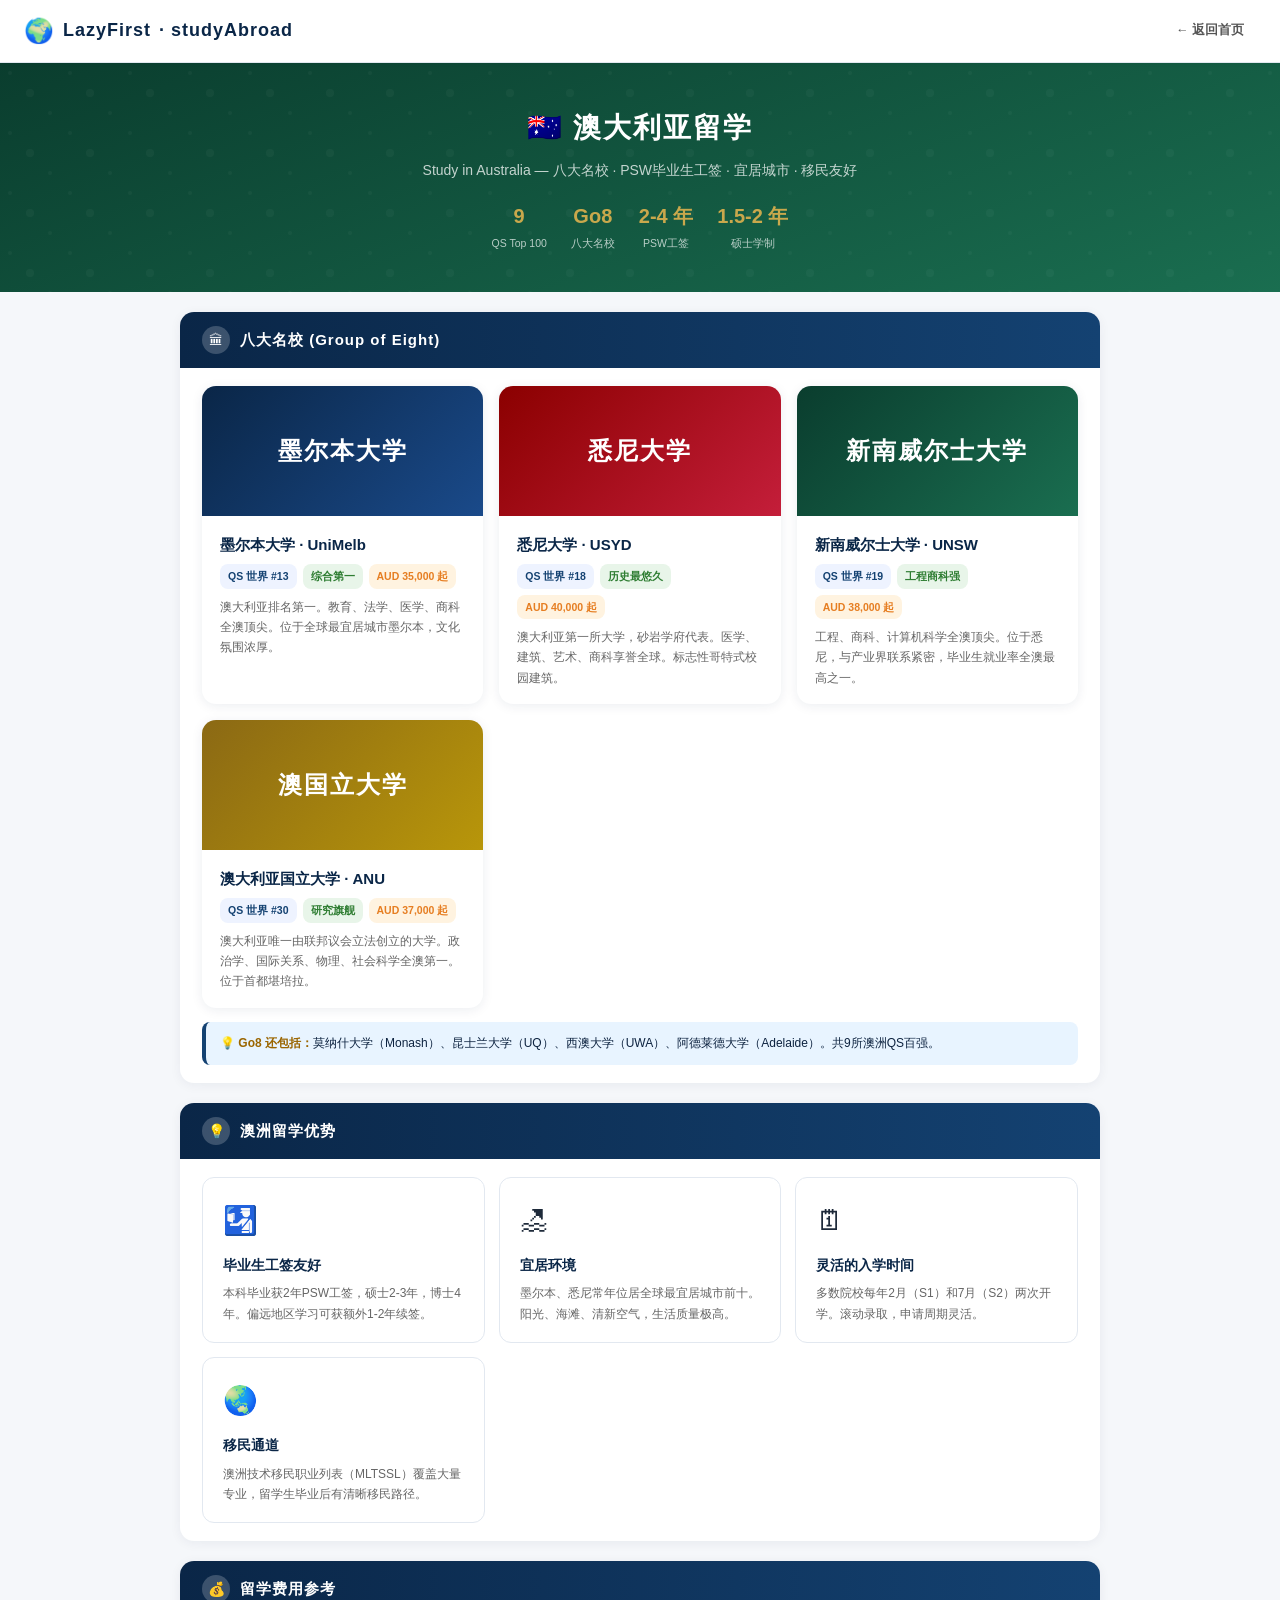
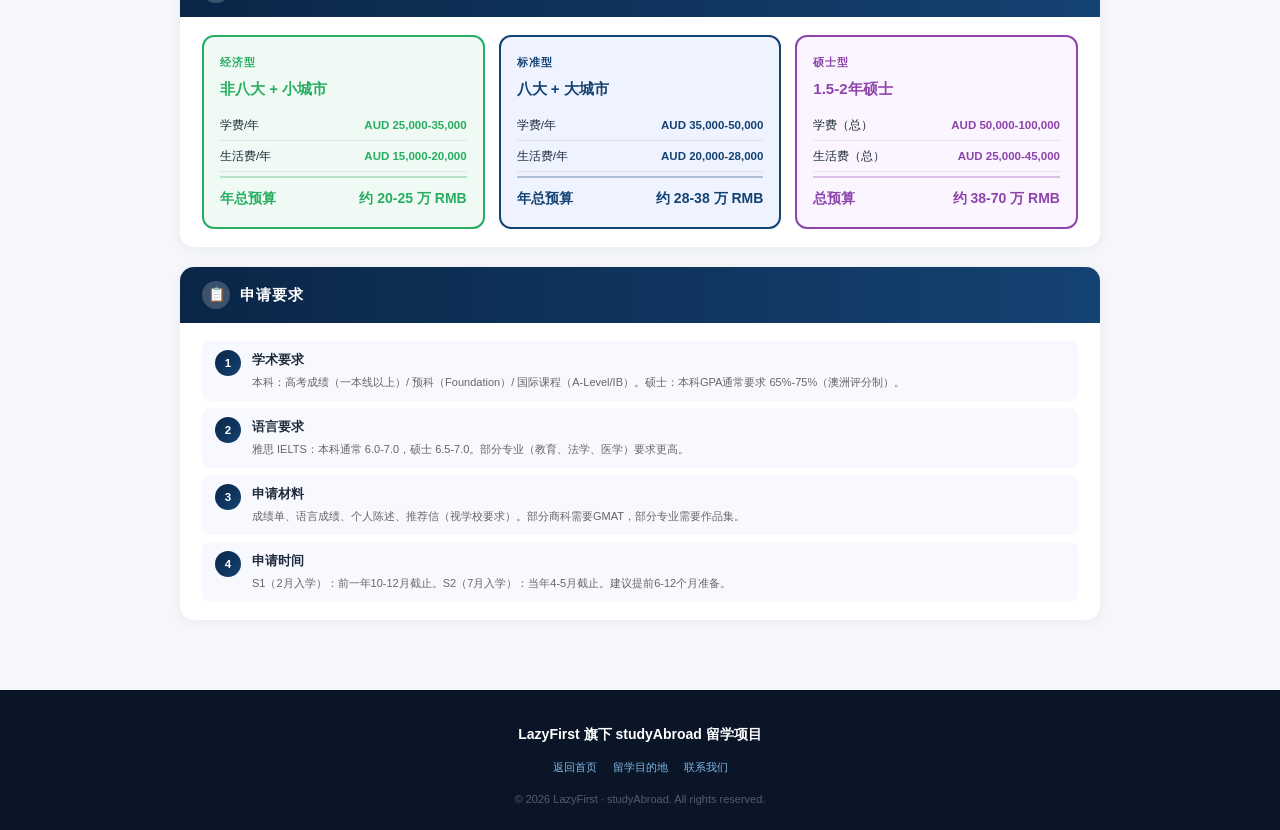
==== schools/au.html @ 989ac6bc "feat: studyAbroad 留学项目初始提交 - 首页 index.html: 新加坡+泰国重点推荐，全球甄选叙事 - 8个国家页面: sg/th/uk/us/au/ca/jp/kr - 新加" ====
<!DOCTYPE html>
<html lang="zh-CN">
<head>
<meta charset="UTF-8">
<meta name="viewport" content="width=device-width,initial-scale=1.0">
<title>澳大利亚留学 — LazyFirst · studyAbroad | 八大名校 · 工签友好 · 宜居环境</title>
<meta name="description" content="澳大利亚留学一站式申请：八大名校（Go8），PSW毕业生工签，宜居城市，宽松移民政策。本科、硕士全覆盖。">
<meta property="og:title" content="澳大利亚留学 — LazyFirst · studyAbroad">
<link rel="stylesheet" href="../css/style.css">
</head>
<body>

<div class="brand-bar">
  <a href="../index.html" class="brand-logo"><span class="logo-icon">🌍</span> <strong>LazyFirst</strong> · studyAbroad</a>
  <div class="brand-nav"><a href="../index.html">← 返回首页</a></div>
</div>

<div class="school-banner" style="background:linear-gradient(160deg,#0a3d2e,#1a6e50);">
  <h1>🇦🇺 澳大利亚留学</h1>
  <div class="sb-sub">Study in Australia — 八大名校 · PSW毕业生工签 · 宜居城市 · 移民友好</div>
  <div class="sb-stats">
    <div class="st"><div class="st-num">9</div><div class="st-label">QS Top 100</div></div>
    <div class="st"><div class="st-num">Go8</div><div class="st-label">八大名校</div></div>
    <div class="st"><div class="st-num">2-4 年</div><div class="st-label">PSW工签</div></div>
    <div class="st"><div class="st-num">1.5-2 年</div><div class="st-label">硕士学制</div></div>
  </div>
</div>

<div class="container">
  <div class="section" style="margin-top:20px;">
    <div class="section-header"><div class="ic">🏛</div><h3>八大名校 (Group of Eight)</h3></div>
    <div class="section-body">
      <div class="school-grid">
        <div class="school-card"><div class="sc-img" style="background:linear-gradient(135deg,#0a2647,#1a4a8a);">墨尔本大学</div><div class="sc-body"><h4>墨尔本大学 · UniMelb</h4><div class="sc-tags"><span class="tag-rank">QS 世界 #13</span><span class="tag-major">综合第一</span><span class="tag-fee">AUD 35,000 起</span></div><div class="sc-info">澳大利亚排名第一。教育、法学、医学、商科全澳顶尖。位于全球最宜居城市墨尔本，文化氛围浓厚。</div></div></div>
        <div class="school-card"><div class="sc-img" style="background:linear-gradient(135deg,#8b0000,#c41e3a);">悉尼大学</div><div class="sc-body"><h4>悉尼大学 · USYD</h4><div class="sc-tags"><span class="tag-rank">QS 世界 #18</span><span class="tag-major">历史最悠久</span><span class="tag-fee">AUD 40,000 起</span></div><div class="sc-info">澳大利亚第一所大学，砂岩学府代表。医学、建筑、艺术、商科享誉全球。标志性哥特式校园建筑。</div></div></div>
        <div class="school-card"><div class="sc-img" style="background:linear-gradient(135deg,#0a3d2e,#1a6e50);">新南威尔士大学</div><div class="sc-body"><h4>新南威尔士大学 · UNSW</h4><div class="sc-tags"><span class="tag-rank">QS 世界 #19</span><span class="tag-major">工程商科强</span><span class="tag-fee">AUD 38,000 起</span></div><div class="sc-info">工程、商科、计算机科学全澳顶尖。位于悉尼，与产业界联系紧密，毕业生就业率全澳最高之一。</div></div></div>
        <div class="school-card"><div class="sc-img" style="background:linear-gradient(135deg,#8b6914,#b8960a);">澳国立大学</div><div class="sc-body"><h4>澳大利亚国立大学 · ANU</h4><div class="sc-tags"><span class="tag-rank">QS 世界 #30</span><span class="tag-major">研究旗舰</span><span class="tag-fee">AUD 37,000 起</span></div><div class="sc-info">澳大利亚唯一由联邦议会立法创立的大学。政治学、国际关系、物理、社会科学全澳第一。位于首都堪培拉。</div></div></div>
      </div>
      <div class="alert alert-info" style="margin-top:14px;"><strong>💡 Go8 还包括：</strong>莫纳什大学（Monash）、昆士兰大学（UQ）、西澳大学（UWA）、阿德莱德大学（Adelaide）。共9所澳洲QS百强。</div>
    </div>
  </div>

  <div class="section">
    <div class="section-header"><div class="ic">💡</div><h3>澳洲留学优势</h3></div>
    <div class="section-body">
      <div class="benefit-grid">
        <div class="benefit-card"><div class="bf-icon">🛂</div><div class="bf-title">毕业生工签友好</div><div class="bf-desc">本科毕业获2年PSW工签，硕士2-3年，博士4年。偏远地区学习可获额外1-2年续签。</div></div>
        <div class="benefit-card"><div class="bf-icon">🏖</div><div class="bf-title">宜居环境</div><div class="bf-desc">墨尔本、悉尼常年位居全球最宜居城市前十。阳光、海滩、清新空气，生活质量极高。</div></div>
        <div class="benefit-card"><div class="bf-icon">🗓</div><div class="bf-title">灵活的入学时间</div><div class="bf-desc">多数院校每年2月（S1）和7月（S2）两次开学。滚动录取，申请周期灵活。</div></div>
        <div class="benefit-card"><div class="bf-icon">🌏</div><div class="bf-title">移民通道</div><div class="bf-desc">澳洲技术移民职业列表（MLTSSL）覆盖大量专业，留学生毕业后有清晰移民路径。</div></div>
      </div>
    </div>
  </div>

  <div class="section">
    <div class="section-header"><div class="ic">💰</div><h3>留学费用参考</h3></div>
    <div class="section-body">
      <div class="cost-grid">
        <div class="cost-card eco"><div class="tier">经济型</div><h4>非八大 + 小城市</h4><div class="cost-row"><span>学费/年</span><span class="cv">AUD 25,000-35,000</span></div><div class="cost-row"><span>生活费/年</span><span class="cv">AUD 15,000-20,000</span></div><div class="cost-total"><span>年总预算</span><span>约 20-25 万 RMB</span></div></div>
        <div class="cost-card std"><div class="tier">标准型</div><h4>八大 + 大城市</h4><div class="cost-row"><span>学费/年</span><span class="cv">AUD 35,000-50,000</span></div><div class="cost-row"><span>生活费/年</span><span class="cv">AUD 20,000-28,000</span></div><div class="cost-total"><span>年总预算</span><span>约 28-38 万 RMB</span></div></div>
        <div class="cost-card prem"><div class="tier">硕士型</div><h4>1.5-2年硕士</h4><div class="cost-row"><span>学费（总）</span><span class="cv">AUD 50,000-100,000</span></div><div class="cost-row"><span>生活费（总）</span><span class="cv">AUD 25,000-45,000</span></div><div class="cost-total"><span>总预算</span><span>约 38-70 万 RMB</span></div></div>
      </div>
    </div>
  </div>

  <div class="section">
    <div class="section-header"><div class="ic">📋</div><h3>申请要求</h3></div>
    <div class="section-body">
      <div class="steps">
        <div class="step"><div class="step-n">1</div><div class="step-c"><h5>学术要求</h5><p>本科：高考成绩（一本线以上）/ 预科（Foundation）/ 国际课程（A-Level/IB）。硕士：本科GPA通常要求 65%-75%（澳洲评分制）。</p></div></div>
        <div class="step"><div class="step-n">2</div><div class="step-c"><h5>语言要求</h5><p>雅思 IELTS：本科通常 6.0-7.0，硕士 6.5-7.0。部分专业（教育、法学、医学）要求更高。</p></div></div>
        <div class="step"><div class="step-n">3</div><div class="step-c"><h5>申请材料</h5><p>成绩单、语言成绩、个人陈述、推荐信（视学校要求）。部分商科需要GMAT，部分专业需要作品集。</p></div></div>
        <div class="step"><div class="step-n">4</div><div class="step-c"><h5>申请时间</h5><p>S1（2月入学）：前一年10-12月截止。S2（7月入学）：当年4-5月截止。建议提前6-12个月准备。</p></div></div>
      </div>
    </div>
  </div>
</div>

<footer>
  <div class="ft-company">LazyFirst 旗下 studyAbroad 留学项目</div>
  <div class="ft-links"><a href="../index.html">返回首页</a><a href="../index.html#destinations">留学目的地</a><a href="../index.html#contact">联系我们</a></div>
  <div class="ft-copy">&copy; 2026 LazyFirst · studyAbroad. All rights reserved.</div>
</footer>
</body>
</html>
---- css/style.css ----
/* ============================================================
   studyAbroad Shared Stylesheet
   Applies to: index.html (portal), schools/*.html
   Brand Color: Deep Navy + Gold Accent
   ============================================================ */

/* ── Reset & Base ── */
*{margin:0;padding:0;box-sizing:border-box;}
body{font-family:"Noto Sans SC","PingFang SC","Microsoft YaHei","Helvetica Neue",sans-serif;background:#f5f7fa;color:#1e2a3a;line-height:1.75;font-size:14px;}
.container{max-width:960px;margin:0 auto;padding:0 20px 50px;}

/* ── Shared Brand Header ── */
.brand-bar{background:#fff;border-bottom:1px solid #e2e8f0;padding:10px 24px;display:flex;align-items:center;justify-content:space-between;flex-wrap:wrap;gap:10px;position:sticky;top:0;z-index:100;box-shadow:0 1px 4px rgba(0,0,0,.04);}
.brand-logo{font-size:18px;font-weight:900;color:#0a2647;letter-spacing:1px;text-decoration:none;display:flex;align-items:center;gap:8px;}
.brand-logo .logo-icon{font-size:24px;}
.brand-nav{display:flex;gap:10px;align-items:center;flex-wrap:wrap;}
.brand-nav a{font-size:12.5px;color:#555;text-decoration:none;font-weight:600;padding:5px 12px;border-radius:6px;transition:all .2s;}
.brand-nav a:hover,.brand-nav a.active{color:#0a2647;background:#eef3ff;}
.brand-nav .nav-dropdown{position:relative;}
.brand-nav .nav-dropdown>a{cursor:default;display:flex;align-items:center;gap:4px;}
.brand-nav .nav-dropdown>a::after{content:"▾";font-size:9px;opacity:.5;}
.brand-nav .nav-dropdown>a:hover{color:#0a2647;background:#eef3ff;}
.dropdown-menu{display:none;position:absolute;top:100%;left:0;background:#fff;border-radius:10px;box-shadow:0 8px 30px rgba(10,38,71,.15);min-width:200px;padding:6px 0;z-index:200;border:1px solid #e2e8f0;}
.nav-dropdown:hover .dropdown-menu{display:block;animation:ddIn .15s ease;}
@keyframes ddIn{from{opacity:0;transform:translateY(-6px);}to{opacity:1;transform:translateY(0);}}
.dropdown-menu a{display:block;padding:9px 18px;font-size:12.5px;color:#333;text-decoration:none;transition:background .12s;white-space:nowrap;}
.dropdown-menu a:hover{background:#eef3ff;color:#0a2647;}
.dropdown-menu .dd-disabled{color:#aaa;cursor:default;pointer-events:none;}
.dropdown-menu .dd-disabled:hover{background:transparent;color:#aaa;}
.dropdown-menu .dd-disabled::after{content:"（筹备中）";font-size:10px;margin-left:6px;color:#ccc;}
.dropdown-menu .dd-divider{border-top:1px solid #eee;margin:4px 0;}

.brand-lang-btn{font-size:11px;font-weight:700;color:#0a2647;background:#eef3ff;border:1.5px solid #c8d8f0;border-radius:8px;padding:5px 14px;cursor:pointer;white-space:nowrap;transition:all .2s;margin-left:auto;letter-spacing:.5px;}
.brand-lang-btn:hover{background:#dce8ff;border-color:#144272;}

/* ── Panel visibility ── */
.panel{display:none;}
.lang-zh #panel-zh{display:block;}
.lang-en #panel-en{display:block;}

/* ── Bilingual text ── */
.zh-text,.en-text{display:none;}
.lang-zh .zh-text{display:inline;}
.lang-en .en-text{display:inline;}

/* ── Shared Section ── */
.section{background:#fff;border-radius:14px;overflow:hidden;margin-bottom:20px;box-shadow:0 2px 12px rgba(10,38,71,.06);}
.section-header{background:linear-gradient(90deg,#0a2647,#144272);color:#fff;padding:14px 22px;display:flex;align-items:center;gap:10px;}
.section-header .ic{width:28px;height:28px;background:rgba(255,255,255,.2);border-radius:50%;display:flex;align-items:center;justify-content:center;font-size:14px;flex-shrink:0;}
.section-header h3{font-size:15px;font-weight:800;letter-spacing:1px;}
.section-body{padding:18px 22px;}

/* ── Section Divider ── */
.section-divider{height:1px;background:#e2e8f0;margin:36px 0 24px;}

/* ── Cover/Hero ── */
.cover{background:linear-gradient(160deg,#0a2647 0%,#144272 55%,#205295 100%);color:#fff;padding:52px 36px 44px;text-align:center;position:relative;overflow:hidden;}
.cover::after{content:"";position:absolute;inset:0;background:url("data:image/svg+xml,%3Csvg width='60' height='60' viewBox='0 0 60 60' xmlns='http://www.w3.org/2000/svg'%3E%3Cg fill='none'%3E%3Cg fill='%23ffffff' fill-opacity='0.035'%3E%3Cpath d='M36 34v-4h-2v4h-4v2h4v4h2v-4h4v-2h-4zm0-30V0h-2v4h-4v2h4v4h2V6h4V4h-4zM6 34v-4H4v4H0v2h4v4h2v-4h4v-2H6zM6 4V0H4v4H0v2h4v4h2V6h4V4H6z'/%3E%3C/g%3E%3C/g%3E%3C/svg%3E");}
.cover-badge{display:inline-block;background:rgba(201,168,76,.2);border:1px solid rgba(201,168,76,.4);border-radius:20px;padding:5px 20px;font-size:12px;letter-spacing:3px;margin-bottom:16px;position:relative;z-index:1;color:#c9a84c;}
.cover h1{font-size:30px;font-weight:900;letter-spacing:2px;margin-bottom:8px;position:relative;z-index:1;}
.cover h2{font-size:16px;font-weight:400;opacity:.82;letter-spacing:2px;position:relative;z-index:1;}
.cover-divider{width:80px;height:3px;background:linear-gradient(90deg,transparent,#c9a84c,transparent);margin:18px auto;position:relative;z-index:1;}
.cover-stats{display:flex;justify-content:center;gap:30px;flex-wrap:wrap;margin-top:20px;position:relative;z-index:1;}
.cover-stats .s .n{font-size:24px;font-weight:900;color:#c9a84c;}
.cover-stats .s .l{font-size:11px;opacity:.7;}

/* ── Hero Portal ── */
.hero-portal{background:linear-gradient(160deg,#060e1a 0%,#0a2647 50%,#144272 100%);color:#fff;padding:64px 36px 54px;text-align:center;position:relative;overflow:hidden;}
.hero-portal::after{content:"";position:absolute;inset:0;background:url("data:image/svg+xml,%3Csvg width='60' height='60' viewBox='0 0 60 60' xmlns='http://www.w3.org/2000/svg'%3E%3Cg fill='none'%3E%3Cg fill='%23ffffff' fill-opacity='0.03'%3E%3Ccircle cx='30' cy='30' r='4'/%3E%3Ccircle cx='10' cy='10' r='2'/%3E%3Ccircle cx='50' cy='50' r='2'/%3E%3Ccircle cx='10' cy='50' r='2'/%3E%3Ccircle cx='50' cy='10' r='2'/%3E%3C/g%3E%3C/g%3E%3C/svg%3E");}
.hero-portal .hero-brand-bar{background:#fff;padding:14px 32px;text-align:center;font-size:18px;font-weight:900;color:#0a2647;letter-spacing:2px;border-radius:0 0 20px 20px;max-width:460px;margin:0 auto 24px;box-shadow:0 6px 20px rgba(0,0,0,.15);position:relative;z-index:10;}
.hero-portal .hp-badge{display:inline-block;background:rgba(201,168,76,.18);border:1px solid rgba(201,168,76,.35);border-radius:20px;padding:5px 20px;font-size:12px;letter-spacing:3px;margin-bottom:20px;position:relative;z-index:1;color:#c9a84c;}
.hero-portal h1{font-size:38px;font-weight:900;letter-spacing:2px;margin-bottom:10px;position:relative;z-index:1;}
.hero-portal .hp-sub{font-size:17px;opacity:.75;margin-bottom:8px;position:relative;z-index:1;}
.hero-portal .hp-tagline{font-size:13px;opacity:.55;position:relative;z-index:1;}

/* ── Tables ── */
table{width:100%;border-collapse:collapse;font-size:12.5px;}
thead tr{background:#0a2647;color:#fff;}
thead th{padding:9px 10px;text-align:left;font-weight:700;font-size:11.5px;white-space:nowrap;}
tbody tr{border-bottom:1px solid #eee;}
tbody tr:nth-child(even){background:#f8faff;}
tbody tr:hover td{background:#eef3ff;}
tbody td{padding:8px 10px;vertical-align:middle;}
.price{font-weight:700;color:#c0392b;}
.hl{background:#fff8e6!important;}

/* ── Cards: Company Services ── */
.co-grid{display:grid;grid-template-columns:repeat(auto-fit,minmax(220px,1fr));gap:16px;margin-top:20px;}
.co-card{background:#fff;border-radius:12px;padding:22px 20px;border:1px solid #e2e8f0;text-align:center;transition:all .2s;}
.co-card:hover{border-color:#144272;box-shadow:0 4px 16px rgba(10,38,71,.08);}
.co-card .co-icon{font-size:36px;margin-bottom:10px;}
.co-card h4{font-size:15px;font-weight:800;color:#0a2647;margin-bottom:6px;}
.co-card p{font-size:12px;color:#666;line-height:1.7;}

/* ── Cards: Benefits ── */
.benefit-grid{display:grid;grid-template-columns:repeat(auto-fit,minmax(260px,1fr));gap:14px;}
.benefit-card{background:#fff;border-radius:12px;padding:18px 20px;border:1px solid #e2e8f0;transition:all .2s;}
.benefit-card:hover{border-color:#144272;box-shadow:0 4px 16px rgba(10,38,71,.08);}
.benefit-card .bf-icon{font-size:28px;margin-bottom:8px;}
.benefit-card .bf-title{font-size:14px;font-weight:800;color:#0a2647;margin-bottom:6px;}
.benefit-card .bf-desc{font-size:12px;color:#666;line-height:1.7;}

/* ── Cards: Country Destination ── */
.country-grid{display:grid;grid-template-columns:repeat(auto-fit,minmax(200px,1fr));gap:14px;margin-top:20px;}
.country-card{background:#fff;border-radius:14px;overflow:hidden;box-shadow:0 2px 12px rgba(10,38,71,.08);text-align:center;text-decoration:none;color:inherit;border:1px solid #e2e8f0;transition:all .2s;display:block;}
.country-card:hover{box-shadow:0 6px 24px rgba(10,38,71,.15);transform:translateY(-3px);}
.country-card .cc-flag{height:90px;display:flex;align-items:center;justify-content:center;font-size:42px;}
.country-card .cc-body{padding:14px 16px;}
.country-card .cc-body .cc-name{font-size:14px;font-weight:800;color:#0a2647;margin-bottom:4px;}
.country-card .cc-body .cc-desc{font-size:11px;color:#888;line-height:1.6;}
.country-card .cc-tag{position:absolute;top:8px;right:8px;background:#144272;color:#fff;font-size:9px;padding:2px 8px;border-radius:10px;font-weight:700;letter-spacing:1px;}

/* ── Cards: School ── */
.school-grid{display:grid;grid-template-columns:repeat(auto-fit,minmax(280px,1fr));gap:16px;}
.school-card{background:#fff;border-radius:14px;overflow:hidden;box-shadow:0 2px 12px rgba(10,38,71,.08);transition:all .2s;text-decoration:none;color:inherit;display:block;}
.school-card:hover{box-shadow:0 6px 24px rgba(10,38,71,.15);transform:translateY(-3px);}
.school-card .sc-img{height:130px;display:flex;align-items:center;justify-content:center;color:#fff;font-size:24px;font-weight:700;letter-spacing:2px;}
.school-card .sc-body{padding:16px 18px;}
.school-card .sc-body h4{font-size:15px;font-weight:800;color:#0a2647;margin-bottom:6px;}
.school-card .sc-body .sc-tags{display:flex;gap:6px;flex-wrap:wrap;margin-bottom:8px;}
.school-card .sc-body .sc-tags span{font-size:10.5px;padding:3px 8px;border-radius:8px;font-weight:700;}
.tag-rank{background:#eef3ff;color:#144272;}
.tag-major{background:#e8f5e9;color:#2e7d32;}
.tag-fee{background:#fff3e0;color:#e67e22;}
.school-card .sc-body .sc-info{font-size:12px;color:#666;line-height:1.7;}

/* ── Cards: Tour ── */
.tour-grid{display:grid;grid-template-columns:repeat(auto-fit,minmax(280px,1fr));gap:16px;margin-top:20px;}
.tour-card{background:#fff;border-radius:14px;overflow:hidden;box-shadow:0 2px 12px rgba(10,38,71,.08);border:1px solid #e2e8f0;transition:all .2s;}
.tour-card:hover{box-shadow:0 6px 24px rgba(10,38,71,.15);transform:translateY(-3px);}
.tour-card .tc-img{height:120px;display:flex;align-items:center;justify-content:center;color:#fff;font-size:40px;position:relative;}
.tour-card .tc-body{padding:16px 18px;}
.tour-card .tc-body h4{font-size:15px;font-weight:800;color:#0a2647;margin-bottom:4px;}
.tour-card .tc-body .tc-dur{font-size:11px;color:#c9a84c;font-weight:700;margin-bottom:8px;}
.tour-card .tc-body p{font-size:12px;color:#666;line-height:1.7;margin-bottom:10px;}
.tour-card .tc-tags{display:flex;gap:6px;flex-wrap:wrap;}
.tour-card .tc-tags span{font-size:10.5px;padding:3px 8px;border-radius:8px;font-weight:600;background:#eef3ff;color:#144272;}

/* ── Cards: City ── */
.city-grid{display:grid;grid-template-columns:repeat(auto-fit,minmax(170px,1fr));gap:14px;margin-top:20px;}
.city-card{background:#fff;border-radius:12px;overflow:hidden;box-shadow:0 2px 12px rgba(10,38,71,.08);text-align:center;border:1px solid #e2e8f0;transition:all .2s;position:relative;}
.city-card:hover{box-shadow:0 6px 24px rgba(10,38,71,.15);transform:translateY(-3px);}
.city-card .cc-head{height:90px;display:flex;align-items:center;justify-content:center;color:#fff;font-size:20px;font-weight:800;letter-spacing:2px;}
.city-card .cc-body{padding:12px 14px;}
.city-card .cc-body .cc-name{font-size:14px;font-weight:800;color:#0a2647;margin-bottom:4px;}
.city-card .cc-body .cc-desc{font-size:11px;color:#888;line-height:1.6;}

/* ── Alerts ── */
.alert{background:#fff8e6;border-left:4px solid #c9a84c;border-radius:8px;padding:11px 14px;font-size:12px;color:#6d4c00;margin-top:12px;}
.alert strong{color:#9a6500;}
.alert-info{background:#e8f4ff;border-left:4px solid #144272;color:#0d2340;}

/* ── Steps ── */
.steps{display:flex;flex-direction:column;gap:7px;}
.step{display:flex;gap:11px;align-items:flex-start;background:#f8f9ff;border-radius:8px;padding:9px 13px;}
.step-n{min-width:26px;height:26px;background:linear-gradient(135deg,#0a2647,#144272);color:#fff;border-radius:50%;display:flex;align-items:center;justify-content:center;font-weight:700;font-size:11.5px;flex-shrink:0;}
.step-c h5{font-size:12.5px;font-weight:700;margin-bottom:1px;}
.step-c p{font-size:11px;color:#666;}

/* ── Highlight Cards ── */
.highlight-grid{display:grid;grid-template-columns:repeat(auto-fit,minmax(200px,1fr));gap:12px;margin-top:12px;}
.highlight-card{background:linear-gradient(135deg,#eef3ff,#e2e8f5);border-radius:10px;padding:14px 16px;border-left:4px solid #144272;}
.highlight-card .hc-icon{font-size:20px;margin-bottom:6px;}
.highlight-card .hc-title{font-size:13px;font-weight:800;color:#0a2647;margin-bottom:4px;}
.highlight-card .hc-desc{font-size:11.5px;color:#555;line-height:1.7;}
.highlight-card .hc-num{font-size:22px;font-weight:900;color:#144272;}

/* ── Agent Contact Box ── */
.agent-box{background:linear-gradient(135deg,#0a2647,#205295);border-radius:12px;padding:24px 28px;color:#fff;text-align:center;}
.agent-box h4{font-size:16px;font-weight:800;margin-bottom:8px;}
.agent-box p{font-size:12.5px;opacity:.85;}

/* ── Footer ── */
footer{background:#0a1628;color:rgba(255,255,255,.65);padding:30px 24px 20px;text-align:center;font-size:11px;line-height:2;}
footer .ft-company{font-size:14px;font-weight:800;color:#fff;margin-bottom:8px;}
footer .ft-reg{font-size:11px;color:rgba(255,255,255,.45);margin-bottom:8px;}
footer .ft-address{font-size:11px;color:rgba(255,255,255,.5);max-width:500px;margin:0 auto 12px;}
footer .ft-links{display:flex;gap:16px;justify-content:center;flex-wrap:wrap;margin-bottom:10px;}
footer .ft-links a{color:#81b8e8;text-decoration:none;font-size:11px;}
footer .ft-divider{width:60px;height:2px;background:rgba(255,255,255,.15);margin:14px auto;}
footer .ft-copy{color:rgba(255,255,255,.3);}
footer .ft-powered{text-align:right;margin-top:6px;font-size:10px;color:rgba(255,255,255,.2);}

/* ── School detail page specific ── */
.school-banner{background:linear-gradient(160deg,#0a2647,#144272);color:#fff;padding:40px 32px;text-align:center;position:relative;overflow:hidden;}
.school-banner::after{content:"";position:absolute;inset:0;background:url("data:image/svg+xml,%3Csvg width='60' height='60' viewBox='0 0 60 60' xmlns='http://www.w3.org/2000/svg'%3E%3Cg fill='none'%3E%3Cg fill='%23ffffff' fill-opacity='0.03'%3E%3Ccircle cx='30' cy='30' r='4'/%3E%3Ccircle cx='10' cy='10' r='2'/%3E%3Ccircle cx='50' cy='50' r='2'/%3E%3C/g%3E%3C/g%3E%3C/svg%3E");}
.school-banner h1{font-size:28px;font-weight:900;letter-spacing:2px;position:relative;z-index:1;}
.school-banner .sb-sub{font-size:14px;opacity:.75;margin-top:6px;position:relative;z-index:1;}
.school-banner .sb-stats{display:flex;justify-content:center;gap:24px;flex-wrap:wrap;margin-top:16px;position:relative;z-index:1;}
.school-banner .sb-stats .st{text-align:center;}
.school-banner .sb-stats .st .st-num{font-size:20px;font-weight:900;color:#c9a84c;}
.school-banner .sb-stats .st .st-label{font-size:10.5px;opacity:.7;}

.cost-grid{display:grid;grid-template-columns:repeat(auto-fit,minmax(200px,1fr));gap:14px;}
.cost-card{border-radius:12px;padding:16px;border:2px solid;}
.cost-card.eco{border-color:#27ae60;background:#f0faf5;}
.cost-card.std{border-color:#144272;background:#eef3ff;}
.cost-card.prem{border-color:#8e44ad;background:#faf5ff;}
.cost-card .tier{font-size:11px;font-weight:700;letter-spacing:1px;margin-bottom:3px;}
.cost-card.eco .tier{color:#27ae60;}
.cost-card.std .tier{color:#144272;}
.cost-card.prem .tier{color:#8e44ad;}
.cost-card h4{font-size:15px;font-weight:900;margin-bottom:8px;}
.cost-card.eco h4{color:#27ae60;}
.cost-card.std h4{color:#144272;}
.cost-card.prem h4{color:#8e44ad;}
.cost-row{display:flex;justify-content:space-between;padding:5px 0;border-bottom:1px solid rgba(0,0,0,.08);font-size:11.5px;}
.cost-row:last-of-type{border-bottom:none;}
.cost-row .cv{font-weight:700;}
.cost-card.eco .cv{color:#27ae60;}
.cost-card.std .cv{color:#144272;}
.cost-card.prem .cv{color:#8e44ad;}
.cost-total{display:flex;justify-content:space-between;padding:8px 0 0;margin-top:4px;border-top:2px solid rgba(0,0,0,.12);font-weight:900;font-size:14px;}
.cost-card.eco .cost-total{color:#27ae60;border-color:rgba(39,174,96,.3);}
.cost-card.std .cost-total{color:#144272;border-color:rgba(20,66,114,.3);}
.cost-card.prem .cost-total{color:#8e44ad;border-color:rgba(142,68,173,.3);}

.back-link{display:inline-flex;align-items:center;gap:6px;color:#144272;text-decoration:none;font-size:12px;font-weight:600;padding:6px 12px;border-radius:6px;transition:all .2s;margin:14px 0 0 18px;}
.back-link:hover{background:#eef3ff;}

/* ── Responsive ── */
@media(max-width:768px){
  .cover h1{font-size:22px;}
  .hero-portal h1{font-size:26px;}
  .hero-portal .hp-sub{font-size:14px;}
  .brand-bar{padding:8px 14px;}
  .brand-nav a{font-size:11px;padding:4px 8px;}
  .cover{padding:32px 20px 28px;}
  .hero-portal{padding:40px 20px 32px;}
  .cover-stats{gap:16px;}
  .cover-stats .s .n{font-size:18px;}
  .cover-stats .s .l{font-size:10px;}
  .cost-grid,.school-grid,.country-grid,.tour-grid{grid-template-columns:1fr;}
  .benefit-grid{grid-template-columns:1fr;}
  .school-banner h1{font-size:22px;}
  .school-banner .sb-stats{gap:14px;}
  footer{padding:20px 14px;}
  .dropdown-menu{min-width:160px;}
}
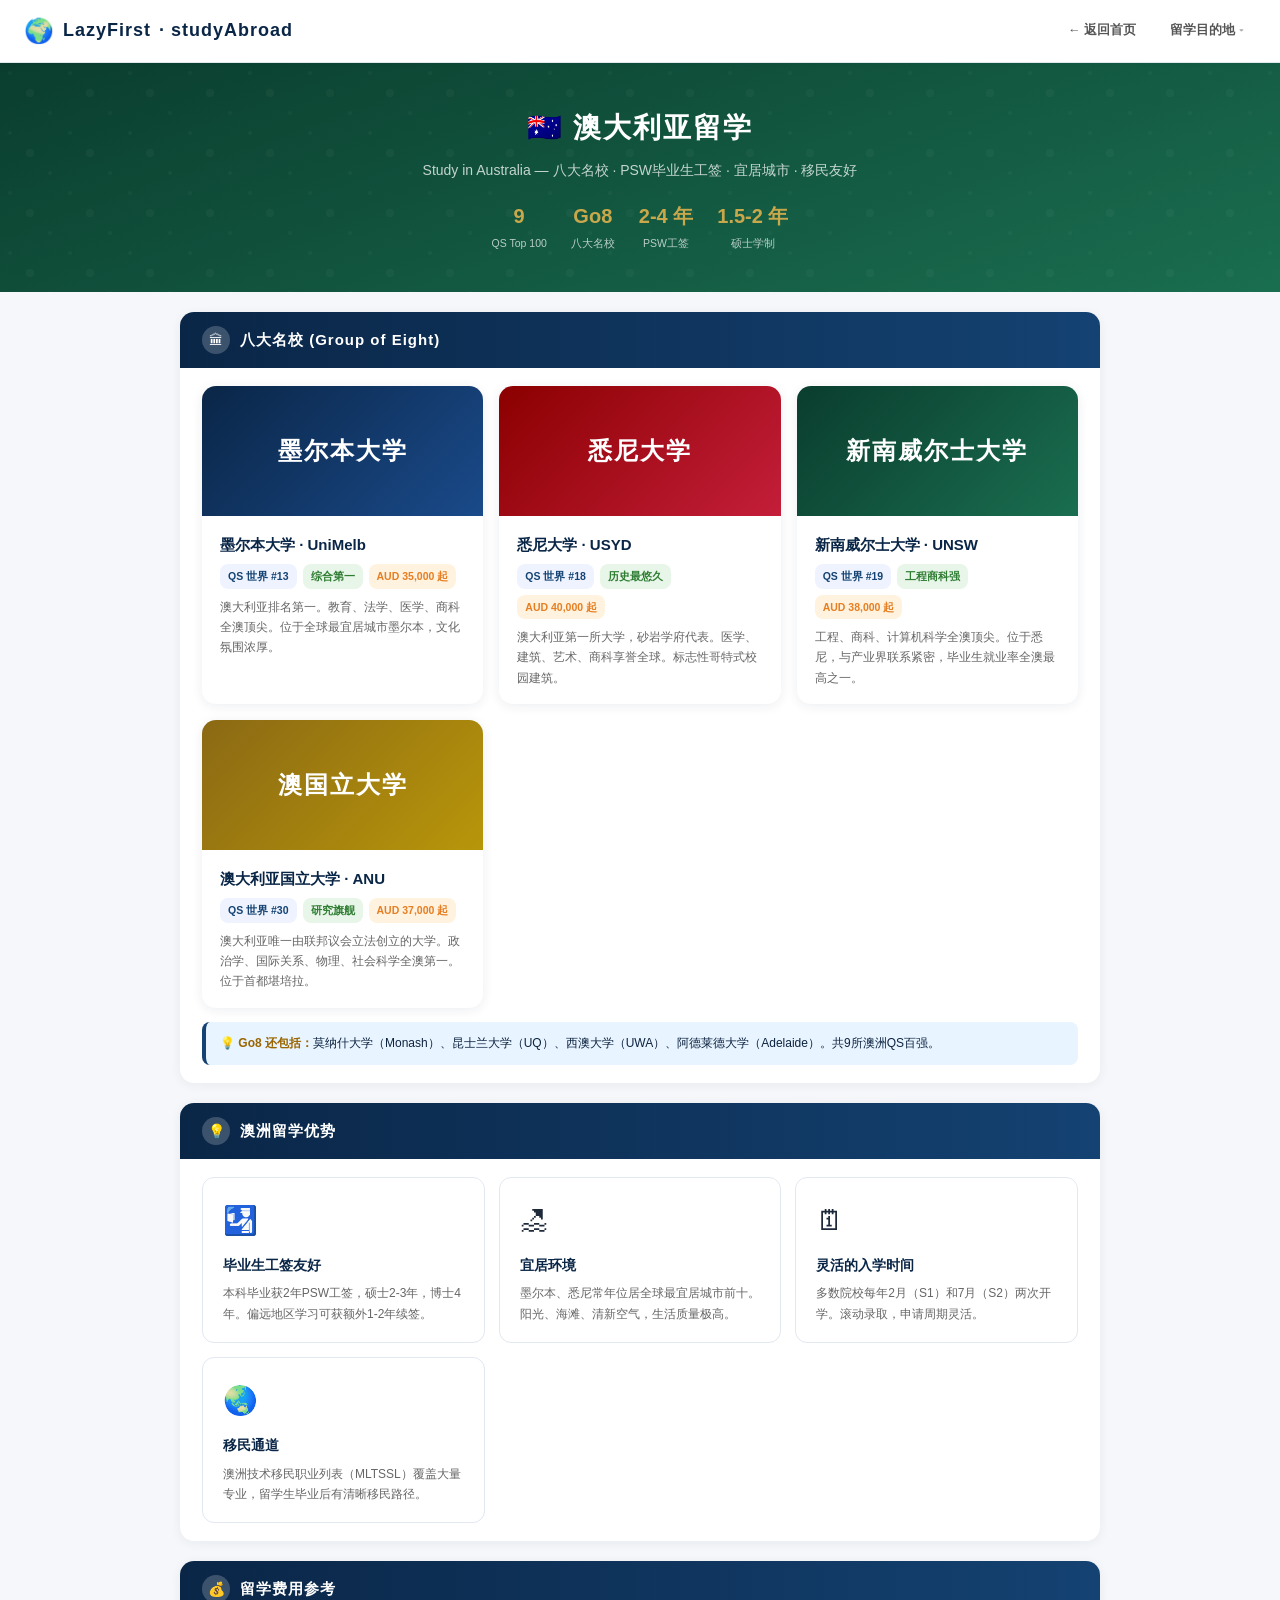
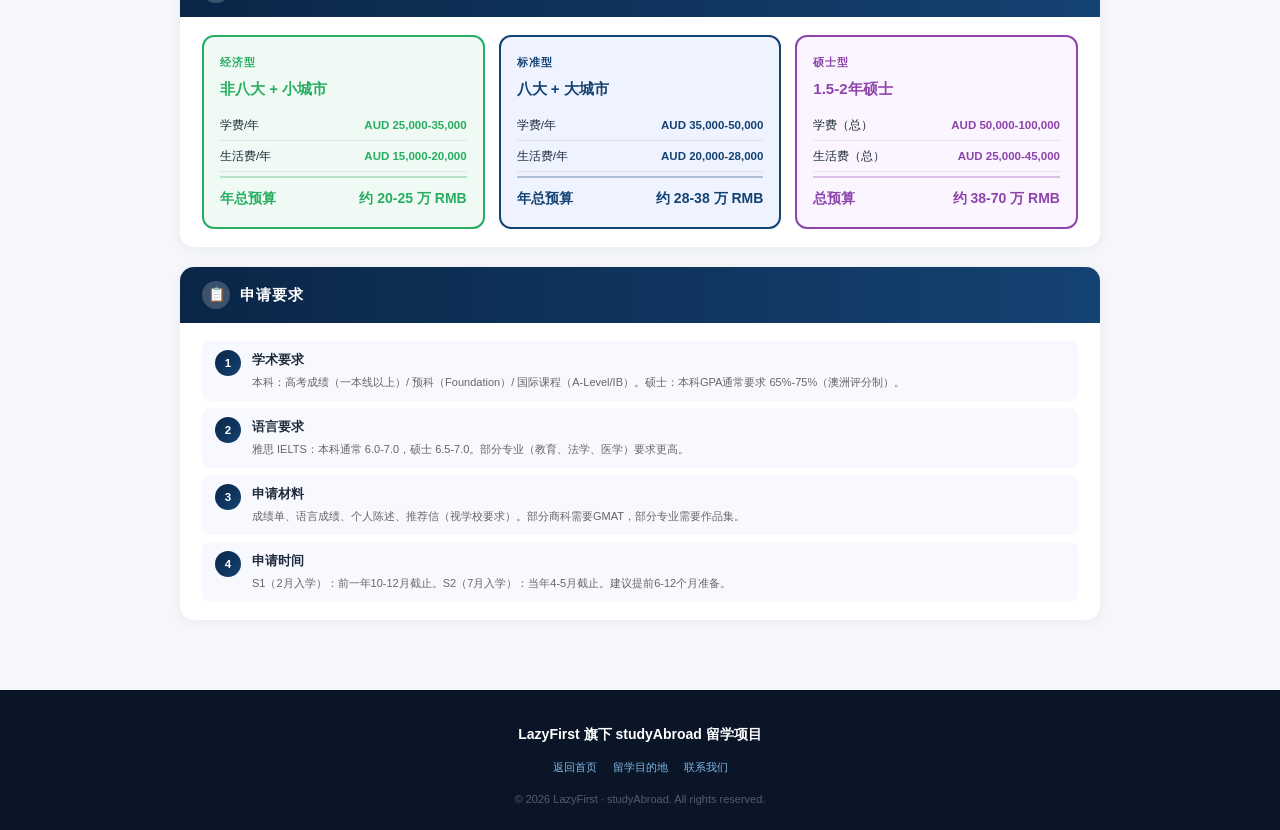
==== commit a9e75e98: "feat: 添加韩国留学目的地 + 全站货币统一为人民币 - 新建 schools/gnu.html: 国立昌原大学居昌校区详情页   (0学费/名校文凭/在韩就业¥15,900月起/6大专业) - " ====
--- a/schools/au.html
+++ b/schools/au.html
@@ -12,7 +12,17 @@
 
 <div class="brand-bar">
   <a href="../index.html" class="brand-logo"><span class="logo-icon">🌍</span> <strong>LazyFirst</strong> · studyAbroad</a>
-  <div class="brand-nav"><a href="../index.html">← 返回首页</a></div>
+  <div class="brand-nav">
+    <a href="../index.html">← 返回首页</a>
+    <div class="nav-dropdown">
+      <a href="#">留学目的地</a>
+      <div class="dropdown-menu">
+        <a href="sg.html">🇸🇬 新加坡留学</a>
+        <a href="th.html">🇹🇭 泰国留学</a>
+        <a href="kr.html">🇰🇷 韩国留学</a>
+      </div>
+    </div>
+  </div>
 </div>
 
 <div class="school-banner" style="background:linear-gradient(160deg,#0a3d2e,#1a6e50);">
